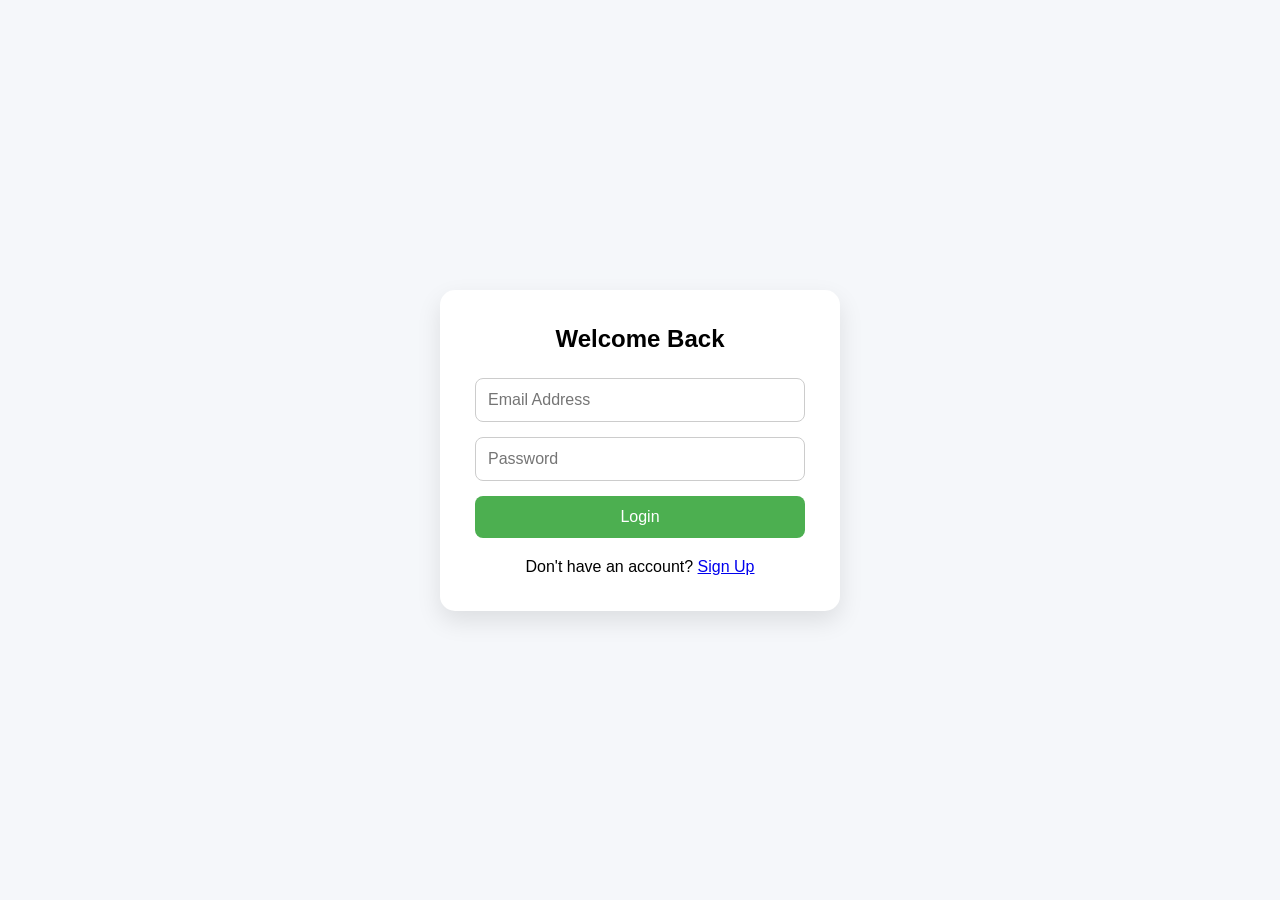
==== login.html @ c0d5865e "Added professional login and signup pages" ====
<!DOCTYPE html>
<html lang="en">

<head>
    <meta charset="UTF-8">
    <meta name="viewport" content="width=device-width, initial-scale=1.0">
    <title>Login - NutriLens</title>

    <link rel="stylesheet" href="css/style.css">
</head>

<body>

    <div class="form-container">

        <div class="form-card">

            <h2>Welcome Back</h2>

            <form>

                <input
                    type="email"
                    placeholder="Email Address"
                    required>

                <input
                    type="password"
                    placeholder="Password"
                    required>

                <button type="submit">
                    Login
                </button>

            </form>

            <p>
                Don't have an account?
                <a href="signup.html">Sign Up</a>
            </p>

        </div>

    </div>

</body>
</html>
---- css/style.css ----
*{
    margin:0;
    padding:0;
    box-sizing:border-box;
}

body{
    font-family:Arial, sans-serif;
}

nav{
    display:flex;
    justify-content:space-between;
    align-items:center;

    padding:20px 50px;

    background:#4CAF50;
    color:white;
}

.nav-links a{
    color:white;
    text-decoration:none;
    margin-left:20px;
}

.hero{
    padding:80px 60px;
}

.hero-content{
    display:flex;
    justify-content:space-between;
    align-items:center;
}

.hero-text{
    width:50%;
}

.hero-text h1{
    font-size:52px;
    margin-bottom:20px;
}

.hero-text p{
    font-size:20px;
    margin-bottom:30px;
}

.hero-image{
    display:flex;
    justify-content:center;
    align-items:center;
}

.hero-buttons{
    display:flex;
    gap:15px;
}

.btn{
    background:#4CAF50;
    color:white;

    padding:12px 25px;

    text-decoration:none;
    border-radius:5px;
}

.btn-secondary{
    padding:12px 25px;

    border:2px solid #4CAF50;

    text-decoration:none;

    color:#4CAF50;

    border-radius:5px;
}

.features{
    padding:80px 40px;
    text-align:center;
}

.feature-container{
    display:flex;
    justify-content:center;
    gap:30px;

    margin-top:40px;
}

.card{
    width:250px;

    padding:20px;

    border-radius:10px;

    box-shadow:0 0 10px rgba(0,0,0,0.1);
}

footer{
    text-align:center;

    padding:20px;

    background:#f4f4f4;
}

.dashboard-preview{

    width:350px;

    background:white;

    padding:25px;

    border-radius:15px;

    box-shadow:0 10px 25px rgba(0,0,0,0.1);
}

.dashboard-preview h3{
    margin-bottom:20px;
}

.metric{
    display:flex;

    justify-content:space-between;

    margin-bottom:15px;
}

.progress-bar{

    width:100%;

    height:12px;

    background:#ddd;

    border-radius:10px;

    overflow:hidden;

    margin-top:20px;
}

.progress-fill{

    width:84%;

    height:100%;

    background:#4CAF50;
}

.dashboard-preview h3{
    font-size:24px;
    margin-bottom:20px;
}

.metric{
    display:flex;
    justify-content:space-between;
    margin-bottom:15px;
    font-size:16px;
}

.form-container{

    height:100vh;

    display:flex;

    justify-content:center;

    align-items:center;

    background:#f5f7fa;
}

.form-card{

    width:400px;

    background:white;

    padding:35px;

    border-radius:15px;

    box-shadow:0 10px 25px rgba(0,0,0,0.1);
}

.form-card h2{

    text-align:center;

    margin-bottom:25px;
}

.form-card form{

    display:flex;

    flex-direction:column;

    gap:15px;
}

.form-card input{

    padding:12px;

    border:1px solid #ccc;

    border-radius:8px;

    font-size:16px;
}

.form-card button{

    background:#4CAF50;

    color:white;

    border:none;

    padding:12px;

    border-radius:8px;

    cursor:pointer;

    font-size:16px;
}

.form-card p{

    text-align:center;

    margin-top:20px;
}
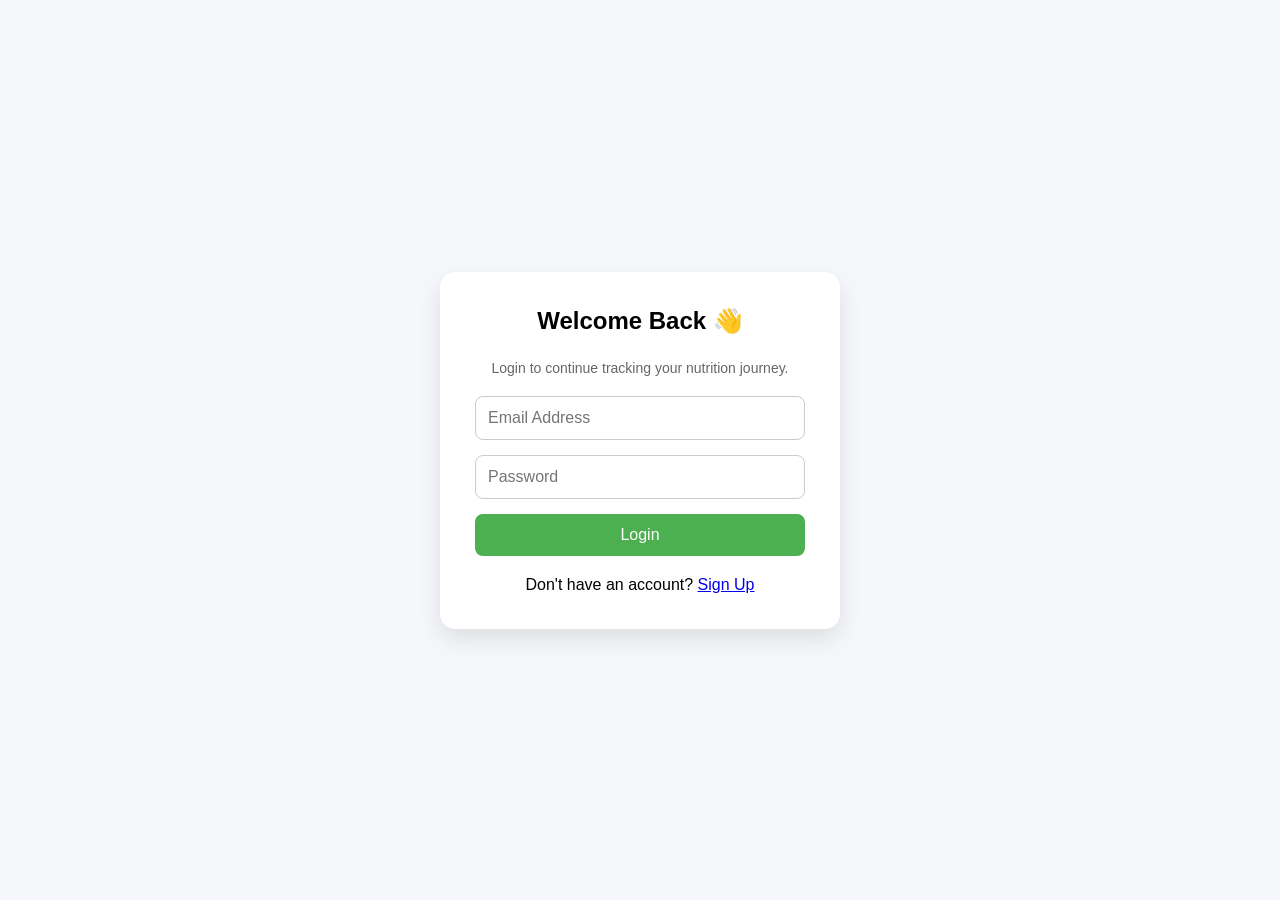
==== commit a6015613: "Enhanced authentication forms and site navigation" ====
--- a/login.html
+++ b/login.html
@@ -15,7 +15,11 @@
 
         <div class="form-card">
 
-            <h2>Welcome Back</h2>
+            <h2>Welcome Back 👋</h2>
+
+            <p class="form-subtitle">
+                Login to continue tracking your nutrition journey.
+            </p>
 
             <form>
 
--- a/css/style.css
+++ b/css/style.css
@@ -242,6 +242,8 @@
     cursor:pointer;
 
     font-size:16px;
+    
+    transition: 0.3s;
 }
 
 .form-card p{
@@ -249,4 +251,20 @@
     text-align:center;
 
     margin-top:20px;
+}
+
+.form-subtitle{
+
+    text-align:center;
+
+    color:#666;
+
+    margin-bottom:20px;
+
+    font-size:14px;
+}
+
+.form-card button:hover {
+
+    transform: translateY(-2px);
 }
